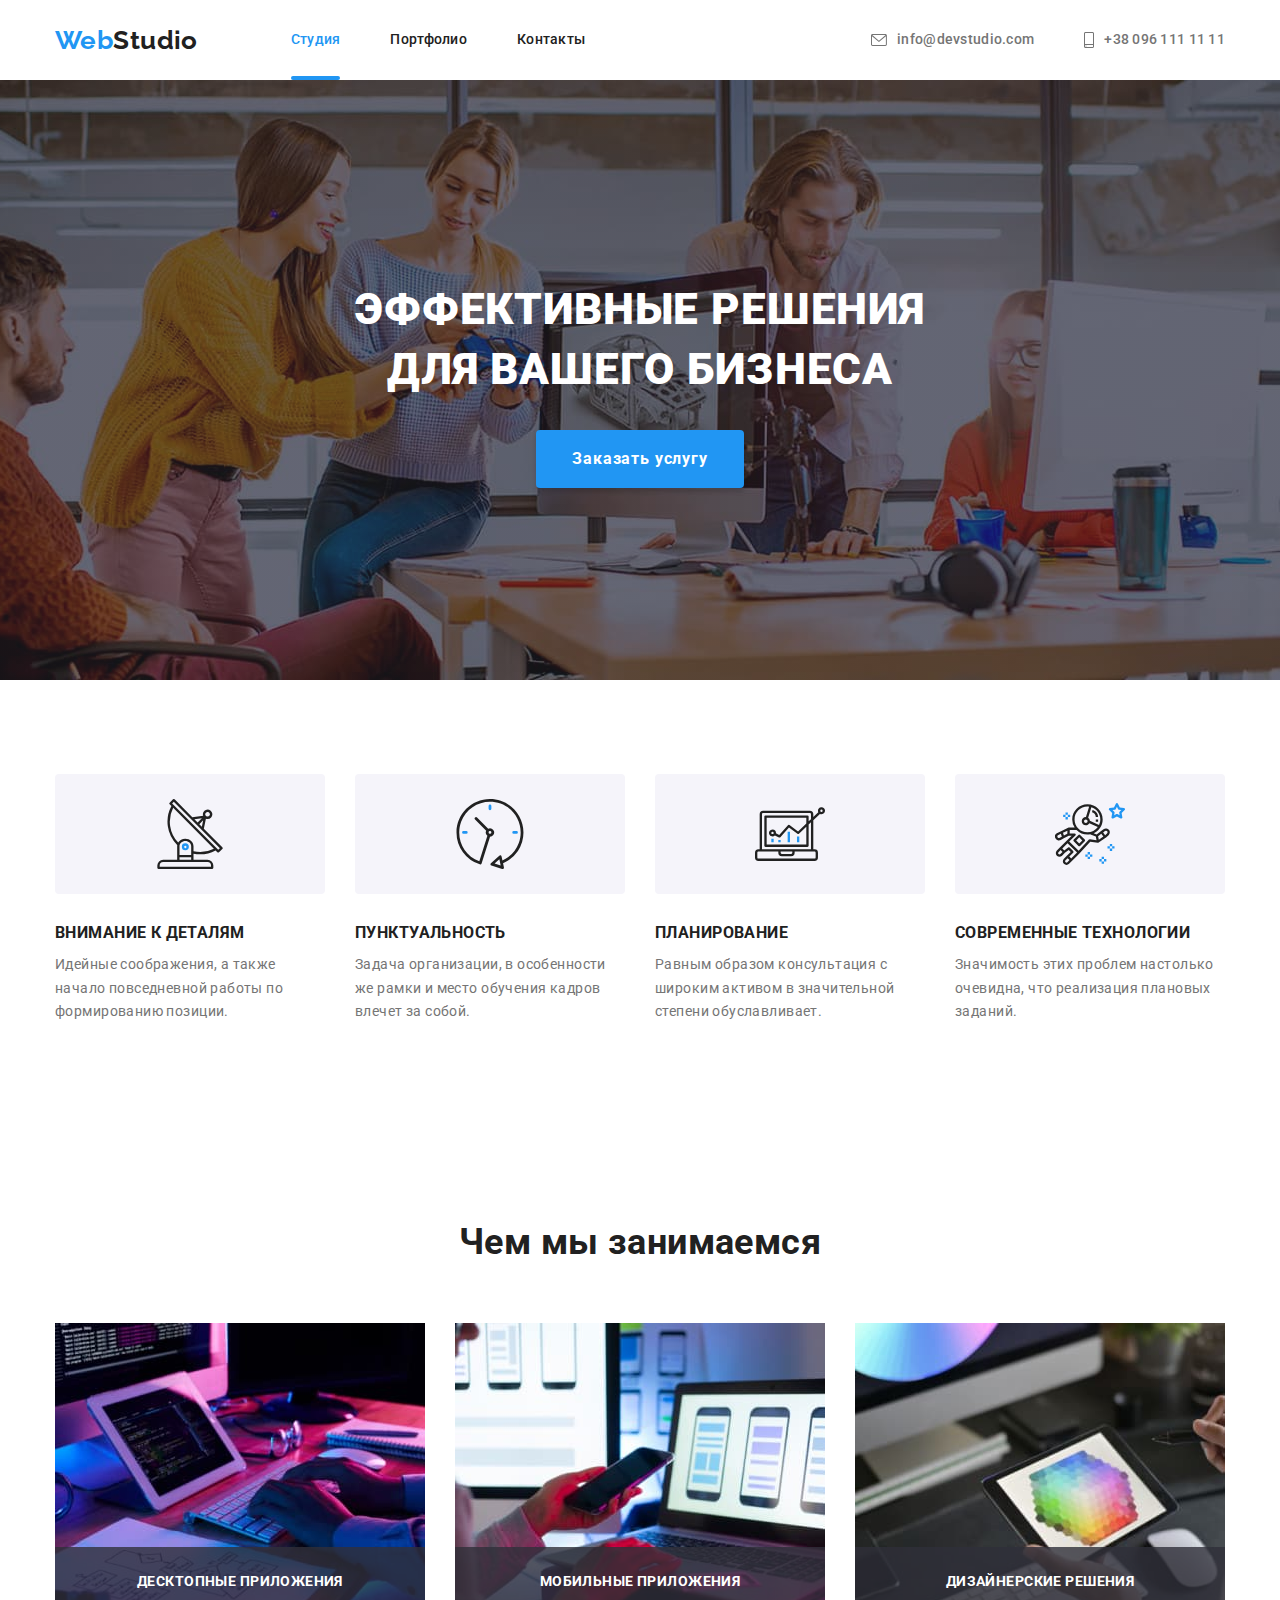
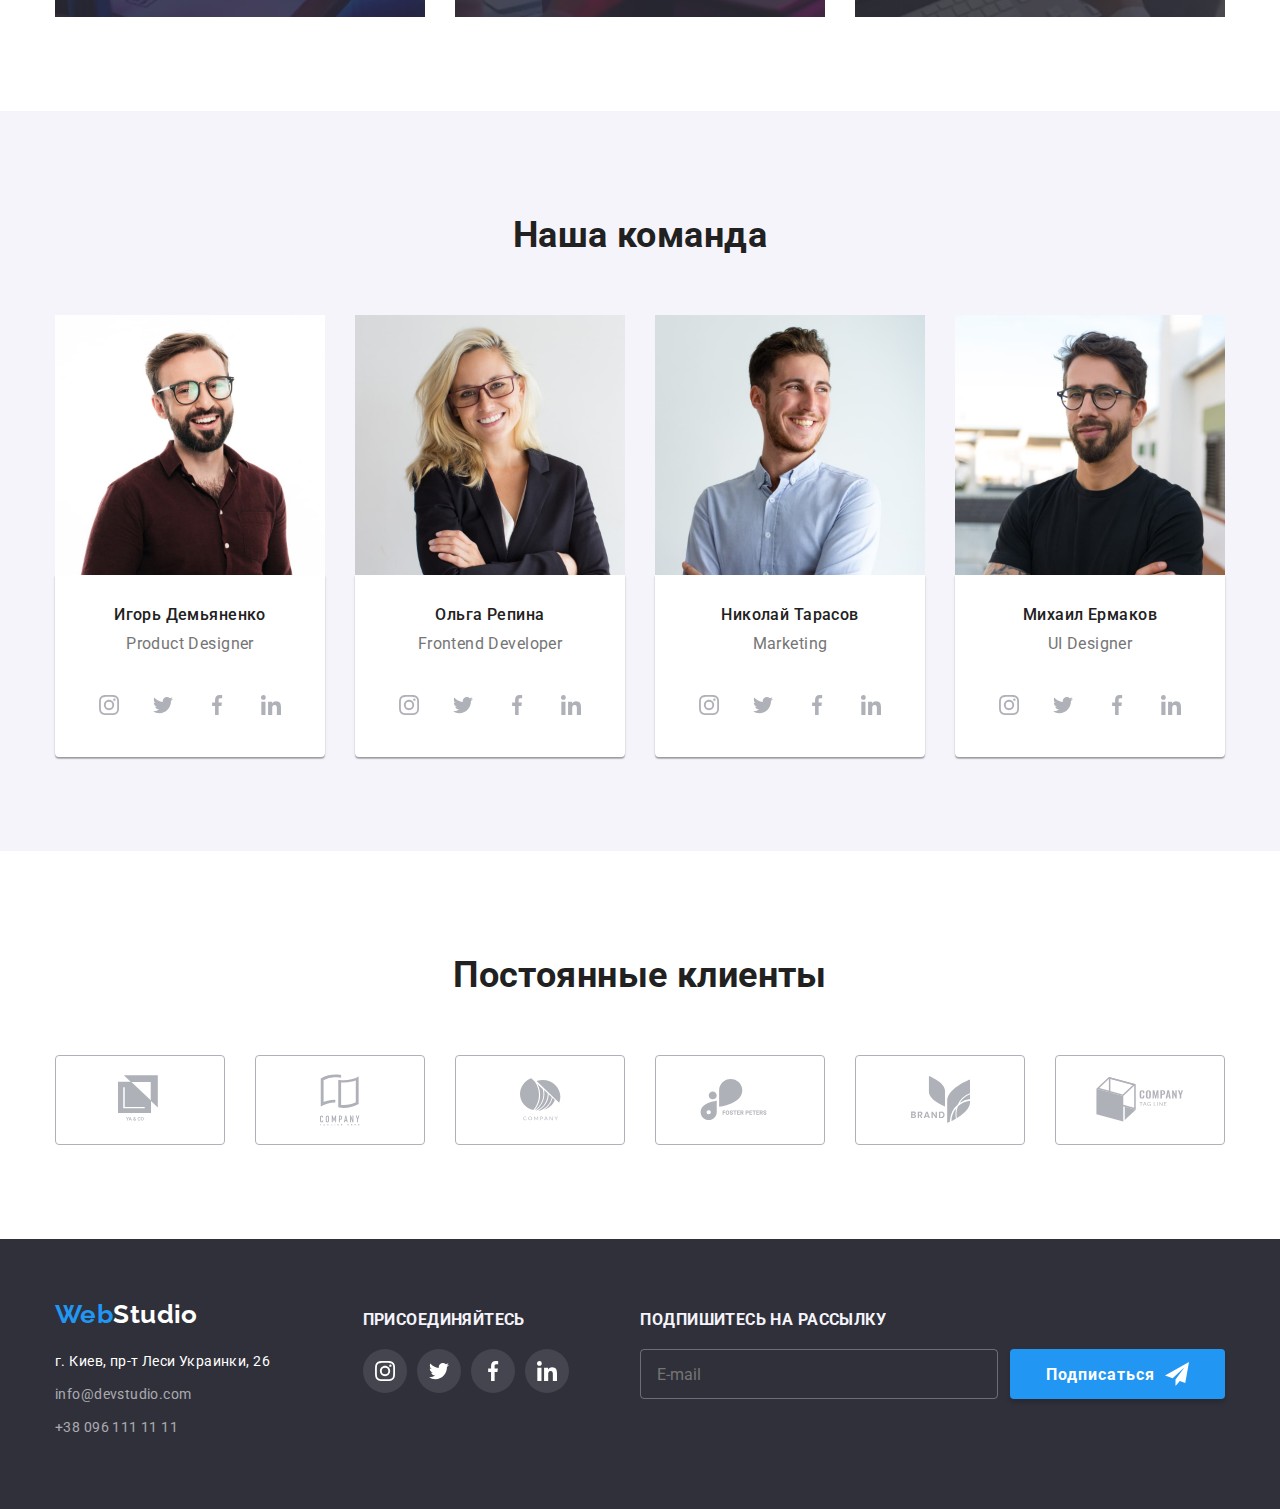
==== index.html @ 2ba402e7 "ДЗ 6" ====
<!DOCTYPE html>
<html lang="ru">
  <head>
    <meta charset="UTF-8" />
    <meta name="viewport" content="width=device-width, initial-scale=1.0" />
    <title>Студия WebStudio</title>
    <link rel="preconnect" href="https://fonts.gstatic.com" />
    <link
      href="https://fonts.googleapis.com/css2?family=Raleway:wght@700&family=Roboto:wght@400;500;700;900&display=swap"
      rel="stylesheet"
    />
    <link
      rel="stylesheet"
      href="https://cdnjs.cloudflare.com/ajax/libs/modern-normalize/1.0.0/modern-normalize.min.css"
    />
    <link rel="stylesheet" href="./css/styles.css" />
  </head>

  <body>
    <!--Шапка страницы-->
    <header class="header">
      <div class="container navigation">
        <nav class="site-nav">
          <a class="logo link" href="./index.html"
            ><span class="logo-path">Web</span>Studio</a
          >
          <ul class="list nav-pages">
            <li class="item">
              <a class="link current" href="./index.html">Студия</a>
            </li>
            <li class="item">
              <a class="link" href="./portfolio.html">Портфолио</a>
            </li>
            <li class="item">
              <a class="link" href="#">Контакты</a>
            </li>
          </ul>
        </nav>
        <ul class="list header-connection">
          <li class="item">
            <a class="connection link" href="mailto:info@devstudio.com">
              <svg class="icon email" width="16" height="12">
                <use href="./images/main/sprite-icons.svg#icon-envelope"></use>
              </svg>
              info@devstudio.com</a
            >
          </li>
          <li class="item">
            <a class="connection link" href="tel:+380961111111">
              <svg class="icon telephone" width="10" height="16">
                <use
                  href="./images/main/sprite-icons.svg#icon-smartphone"
                ></use>
              </svg>
              +38 096 111 11 11</a
            >
          </li>
        </ul>
      </div>
    </header>
    <!--/Шапка страницы-->

    <main>
      <!--Девиз-->
      <section class="slogan">
        <div class="container">
          <h1 class="slogan-title">Эффективные решения для вашего бизнеса</h1>
          <a class="button-primary link" data-modal-open href="#"
            >Заказать услугу</a
          >
        </div>
      </section>
      <div class="modal-backdrop is-hidden" data-modal>
        <div class="modal-window">
          <button type="button" class="modal-button" data-modal-close>
            <svg width="18" height="18">
              <use href="./images/main/sprite-icons.svg#icon-closebutton"></use>
            </svg>
          </button>
          <form class="form" autocomplete="off">
            <h3 class="form-title">Оставьте свои данные, мы вам перезвоним</h3>
            <div role="group" class="form-item">
              <label class="form-label">
                <span class="form-subtitle">Имя</span>
                <input type="text" name="user-name" class="form-field" autofocus />
                <svg class="form-icon icon">
                  <use
                    href="./images/main/sprite-icons.svg#icon-form-person"
                  ></use>
                </svg>
              </label>
            </div>
            <div role="group" class="form-item">
              <label class="form-label"
                ><span class="form-subtitle">Телефон</span>
                <input type="tel" name="user-telephone" class="form-field" />
                <svg class="form-icon icon">
                  <use
                    href="./images/main/sprite-icons.svg#icon-form-phone"
                  ></use>
                </svg>
              </label>
            </div>
            <div role="group" class="form-item">
              <label class="form-label"
                ><span class="form-subtitle">Почта</span
                ><input type="email" name="user-mail" class="form-field" />
                <svg class="form-icon icon">
                  <use
                    href="./images/main/sprite-icons.svg#icon-form-email"
                  ></use>
                </svg>
              </label>
            </div>
            <div role="group" class="form-item form-comment">
              <label class="form-label">
                <span class="form-subtitle">Комментарий</span
                ><textarea
                  name="comment"
                  placeholder="Введите текст"
                  class="comment-field"
                ></textarea>
              </label>
            </div>
            <div role="group" class="form-agreement">
              <label class="agreement"
                ><input
                  type="checkbox"
                  name="user-agreement"
                  class="agree-checkbox"
                />
                <span class="checkbox-icon"></span>
                <span>Соглашаюсь с рассылкой и принимаю <a href="#" class="agreement-link">Условия договора</a></label
              ></span>
            </div>
            <button
              type="submit"
              value="Отправить"
              class="button-primary form-button"
            >
              Отправить
            </button>
          </form>
        </div>
      </div>
      <!--/Девиз-->

      <!--Наши преимущества-->
      <section class="advantages section-padding">
        <div class="container">
          <h2 hidden class="title">Наши преимущества</h2>
          <ul class="advantages-catalog list">
            <li class="advantage-item">
              <div class="advantage-icon-background">
                <svg width="70" height="70">
                  <use href="./images/main/sprite-icons.svg#icon-antenna"></use>
                </svg>
              </div>

              <h3 class="advantages-title">Внимание к деталям</h3>
              <p class="advantages-text">
                Идейные соображения, а также начало повседневной работы по
                формированию позиции.
              </p>
            </li>
            <li class="advantage-item">
              <div class="advantage-icon-background">
                <svg width="70" height="70">
                  <use href="./images/main/sprite-icons.svg#icon-clock"></use>
                </svg>
              </div>
              <h3 class="advantages-title">Пунктуальность</h3>
              <p class="advantages-text">
                Задача организации, в особенности же рамки и место обучения
                кадров влечет за собой.
              </p>
            </li>
            <li class="advantage-item">
              <div class="advantage-icon-background">
                <svg width="70" height="70">
                  <use href="./images/main/sprite-icons.svg#icon-diagram"></use>
                </svg>
              </div>
              <h3 class="advantages-title">Планирование</h3>
              <p class="advantages-text">
                Равным образом консультация с широким активом в значительной
                степени обуславливает.
              </p>
            </li>
            <li class="advantage-item">
              <div class="advantage-icon-background">
                <svg width="70" height="70">
                  <use
                    href="./images/main/sprite-icons.svg#icon-astronaut"
                  ></use>
                </svg>
              </div>
              <h3 class="advantages-title">Современные технологии</h3>
              <p class="advantages-text">
                Значимость этих проблем настолько очевидна, что реализация
                плановых заданий.
              </p>
            </li>
          </ul>
        </div>
      </section>
      <!--/Наши преимущества-->

      <!--Наши услуги-->
      <section class="services section-padding">
        <div class="container">
          <h2 class="title">Чем мы занимаемся</h2>
          <ul class="list">
            <li class="our-service">
              <img
                class="service-foto"
                src="./images/main/coding.jpg"
                alt="Пишем код страницы"
                width="370"
                height="294"
              />
              <p class="service-description">Десктопные приложения</p>
            </li>
            <li class="our-service">
              <img
                class="service-foto"
                src="./images/main/adaptation.jpg"
                alt="Адаптируем под разные устройства"
                width="370"
                height="294"
              />
              <p class="service-description">Мобильные приложения</p>
            </li>
            <li class="our-service">
              <img
                class="service-foto"
                src="./images/main/design.jpg"
                alt="Создаем дизайн"
                width="370"
                height="294"
              />
              <p class="service-description">Дизайнерские решения</p>
            </li>
          </ul>
        </div>
      </section>
      <!--/Наши услуги-->

      <!--Наша команда-->
      <section class="team section-padding">
        <div class="container">
          <h2 class="title">Наша команда</h2>
          <ul class="list members-of-team">
            <li class="team-card">
              <img
                class="team-foto"
                src="./images/main/igor-d.jpg"
                alt="фото Игорь Демьяненко"
                width="270"
                height="260"
              />
              <div class="member-content">
                <h3 class="team-member">Игорь Демьяненко</h3>
                <p lang="en" class="team-specialization">Product Designer</p>
                <ul class="social-network-list list">
                  <li class="social-network">
                    <a href="#" class="social-link">
                      <svg class="icon social-icon" width="20" height="20">
                        <use
                          href="./images/main/sprite-icons.svg#icon-instagram"
                        ></use>
                      </svg>
                    </a>
                  </li>
                  <li class="social-network">
                    <a href="#" class="social-link">
                      <svg class="icon social-icon" width="20" height="20">
                        <use
                          href="./images/main/sprite-icons.svg#icon-twitter"
                        ></use>
                      </svg>
                    </a>
                  </li>
                  <li class="social-network">
                    <a href="#" class="social-link">
                      <svg class="icon social-icon" width="20" height="20">
                        <use
                          href="./images/main/sprite-icons.svg#icon-facebook"
                        ></use>
                      </svg>
                    </a>
                  </li>
                  <li class="social-network">
                    <a href="#" class="social-link">
                      <svg class="icon social-icon" width="20" height="20">
                        <use
                          href="./images/main/sprite-icons.svg#icon-linkedin"
                        ></use>
                      </svg>
                    </a>
                  </li>
                </ul>
              </div>
            </li>
            <li class="team-card">
              <img
                class="team-foto"
                src="./images/main/olga-r.jpg"
                alt="фото Ольга Репина"
                width="270"
                height="260"
              />
              <div class="member-content">
                <h3 class="team-member">Ольга Репина</h3>
                <p lang="en" class="team-specialization">Frontend Developer</p>
                <ul class="social-network-list list">
                  <li class="social-network">
                    <a href="#" class="social-link">
                      <svg class="icon social-icon" width="20" height="20">
                        <use
                          href="./images/main/sprite-icons.svg#icon-instagram"
                        ></use>
                      </svg>
                    </a>
                  </li>
                  <li class="social-network">
                    <a href="#" class="social-link">
                      <svg class="icon social-icon" width="20" height="20">
                        <use
                          href="./images/main/sprite-icons.svg#icon-twitter"
                        ></use>
                      </svg>
                    </a>
                  </li>
                  <li class="social-network">
                    <a href="#" class="social-link">
                      <svg class="icon social-icon" width="20" height="20">
                        <use
                          href="./images/main/sprite-icons.svg#icon-facebook"
                        ></use>
                      </svg>
                    </a>
                  </li>
                  <li class="social-network">
                    <a href="#" class="social-link">
                      <svg class="icon social-icon" width="20" height="20">
                        <use
                          href="./images/main/sprite-icons.svg#icon-linkedin"
                        ></use>
                      </svg>
                    </a>
                  </li>
                </ul>
              </div>
            </li>
            <li class="team-card">
              <img
                class="team-foto"
                src="./images/main/nicolay-t.jpg"
                alt="фото Николай Тарасов"
                width="270"
                height="260"
              />
              <div class="member-content">
                <h3 class="team-member">Николай Тарасов</h3>
                <p lang="en" class="team-specialization">Marketing</p>
                <ul class="social-network-list list">
                  <li class="social-network">
                    <a href="#" class="social-link">
                      <svg class="icon social-icon" width="20" height="20">
                        <use
                          href="./images/main/sprite-icons.svg#icon-instagram"
                        ></use>
                      </svg>
                    </a>
                  </li>
                  <li class="social-network">
                    <a href="#" class="social-link">
                      <svg class="icon social-icon" width="20" height="20">
                        <use
                          href="./images/main/sprite-icons.svg#icon-twitter"
                        ></use>
                      </svg>
                    </a>
                  </li>
                  <li class="social-network">
                    <a href="#" class="social-link">
                      <svg class="icon social-icon" width="20" height="20">
                        <use
                          href="./images/main/sprite-icons.svg#icon-facebook"
                        ></use>
                      </svg>
                    </a>
                  </li>
                  <li class="social-network">
                    <a href="#" class="social-link">
                      <svg class="icon social-icon" width="20" height="20">
                        <use
                          href="./images/main/sprite-icons.svg#icon-linkedin"
                        ></use>
                      </svg>
                    </a>
                  </li>
                </ul>
              </div>
            </li>
            <li class="team-card">
              <img
                class="team-foto"
                src="./images/main/michail-e.jpg"
                alt="фото Михаил Ермаков"
                width="270"
                height="260"
              />
              <div class="member-content">
                <h3 class="team-member">Михаил Ермаков</h3>
                <p lang="en" class="team-specialization">UI Designer</p>
                <ul class="social-network-list list">
                  <li class="social-network">
                    <a href="#" class="social-link">
                      <svg class="icon social-icon" width="20" height="20">
                        <use
                          href="./images/main/sprite-icons.svg#icon-instagram"
                        ></use>
                      </svg>
                    </a>
                  </li>
                  <li class="social-network">
                    <a href="#" class="social-link">
                      <svg class="icon social-icon" width="20" height="20">
                        <use
                          href="./images/main/sprite-icons.svg#icon-twitter"
                        ></use>
                      </svg>
                    </a>
                  </li>
                  <li class="social-network">
                    <a href="#" class="social-link">
                      <svg class="icon social-icon" width="20" height="20">
                        <use
                          href="./images/main/sprite-icons.svg#icon-facebook"
                        ></use>
                      </svg>
                    </a>
                  </li>
                  <li class="social-network">
                    <a href="#" class="social-link">
                      <svg class="icon social-icon" width="20" height="20">
                        <use
                          href="./images/main/sprite-icons.svg#icon-linkedin"
                        ></use>
                      </svg>
                    </a>
                  </li>
                </ul>
              </div>
            </li>
          </ul>
        </div>
      </section>
      <!--/Наша команда-->

      <!-- Наши клиенты -->
      <section class="clients section-padding">
        <div class="container">
          <h2 class="title">Постоянные клиенты</h2>
          <ul class="list regular-clients">
            <li class="client">
              <a href="#" class="link client-link">
                <svg class="icon" width="44" height="49">
                  <use href="./images/main/sprite-icons.svg#icon-yaco"></use>
                </svg>
              </a>
            </li>
            <li class="client">
              <a href="#" class="link client-link">
                <svg class="icon" width="40" height="52">
                  <use
                    href="./images/main/sprite-icons.svg#icon-taglinehere"
                  ></use>
                </svg>
              </a>
            </li>
            <li class="client">
              <a href="#" class="link client-link">
                <svg class="icon" width="41" height="43">
                  <use href="./images/main/sprite-icons.svg#icon-company"></use>
                </svg>
              </a>
            </li>
            <li class="client">
              <a href="#" class="link client-link">
                <svg class="icon" width="80" height="42">
                  <use
                    href="./images/main/sprite-icons.svg#icon-fosterpeters"
                  ></use>
                </svg>
              </a>
            </li>
            <li class="client">
              <a href="#" class="link client-link">
                <svg class="icon" width="59" height="47">
                  <use href="./images/main/sprite-icons.svg#icon-brand"></use>
                </svg>
              </a>
            </li>
            <li class="client">
              <a href="#" class="link client-link">
                <svg class="icon" width="88" height="45">
                  <use href="./images/main/sprite-icons.svg#icon-tagline"></use>
                </svg>
              </a>
            </li>
          </ul>
        </div>
      </section>
      <!-- Наши клиенты -->
    </main>

    <!--Подвал с контактами-->
    <footer class="footer">
      <div class="container">
        <div class="footer-links">
          <div class="footer-contacts">
            <a class="logo logo-inverse link" href="./index.html"
              ><span class="logo-path">Web</span>Studio</a
            >
            <address class="address">г. Киев, пр-т Леси Украинки, 26</address>
            <address class="footer-connection">
              <a class="connection link" href="mailto:info@devstudio.com"
                >info@devstudio.com</a
              >
            </address>
            <address class="footer-connection">
              <a class="connection link" href="tel:+380961111111"
                >+38 096 111 11 11</a
              >
            </address>
          </div>
          <div class="join">
            <h3 class="advantages-title title-inverse">присоединяйтесь</h3>
            <ul class="list social-network-list">
              <li class="social-network company-social-link">
                <a href="#" class="social-link">
                  <svg class="icon social-icon" width="20" height="20">
                    <use
                      href="./images/main/sprite-icons.svg#icon-instagram"
                    ></use>
                  </svg>
                </a>
              </li>
              <li class="social-network company-social-link">
                <a href="#" class="social-link">
                  <svg class="icon social-icon" width="20" height="20">
                    <use
                      href="./images/main/sprite-icons.svg#icon-twitter"
                    ></use>
                  </svg>
                </a>
              </li>
              <li class="social-network company-social-link">
                <a href="#" class="social-link">
                  <svg class="icon social-icon" width="20" height="20">
                    <use
                      href="./images/main/sprite-icons.svg#icon-facebook"
                    ></use>
                  </svg>
                </a>
              </li>
              <li class="social-network company-social-link">
                <a href="#" class="social-link">
                  <svg class="icon social-icon" width="20" height="20">
                    <use
                      href="./images/main/sprite-icons.svg#icon-linkedin"
                    ></use>
                  </svg>
                </a>
              </li>
            </ul>
          </div>
          <div class="subscribe">
            <h3 class="advantages-title title-inverse">
              Подпишитесь на рассылку
            </h3>
            <div class="footer-subscribe-form">
              <form class="subscribe-form">
                <input type="email" name="subscribe-email" placeholder="E-mail" class="email-form" />
                <button type="submit" class="button-primary subscribe-button">Подписаться
                  <svg class="icon send-icon" width="24" height="24">
                    <use href="./images/main/sprite-icons.svg#icon-send"></use>
                  </svg>
                </button>

              </form>
            </div>
          </div>
        </div>
      </div>
    </footer>
    <!--/Подвал с контактами-->

    <script src="./js/modal.js"></script>
  </body>
</html>
---- css/styles.css ----
/* === Общие === */
:root {
  /* Палитра */
  --color-grey: #757575;
  --color-black: #212121;
  --color-blue: #2196f3;
  --color-white: #ffffff;
  --color-very-transparent-grey: rgba(255, 255, 255, 0.1);
  --color-transparent-grey: rgba(255, 255, 255, 0.6);
  --color-light-black: #2f303a;
  --color-light-grey: #f5f4fa;
  --color-almost-white: #eeeeee;
  --color-second-almost-white: #ececec;
  --color-dark-grey: rgba(47, 48, 58, 0.4);
  --color-grey-two: #afb1b8;

  /* Переменные */
  --main-text-color: var(--color-grey);
  --title-text-color: var(--color-black);
  --accent-color: var(--color-blue);
  --main-white-color: var(--color-white);
  --footer-color: var(--color-transparent-grey);
  --background-color-footer: var(--color-light-black);
  --background-button-color: var(--color-light-grey);
  --card-border-color: var(--color-almost-white);
  --section-border-color: var(--color-second-almost-white);
  --background-gradient: var(--color-dark-grey);
  --icon-color: var(--color-grey-two);
  --icon-footer-background: var(--color-very-transparent-grey);

  --main-font-family: Roboto, sans-serif;
  --second-font-family: Raleway, sans-serif;

  --timing-function: cubic-bezier(0.4, 0, 0.2, 1);
  --animation-time: 250ms;
}

/* Общие стили */

* {
  margin: 0;
  padding: 0;
}

.icon {
  fill: currentColor;
}

body {
  color: var(--main-text-color);
  background-color: var(--main-white-color);
  font-family: var(--main-font-family);
  font-size: 14px;
  font-weight: 400;
  font-style: normal;
  letter-spacing: 0.03em;
}

.container {
  margin-left: auto;
  margin-right: auto;
  width: 1200px;
  padding-left: 15px;
  padding-right: 15px;
}

.section-padding {
  padding-top: 94px;
  padding-bottom: 94px;
}

.list {
  list-style: none;
}

.link {
  text-decoration: none;
}

.title {
  margin-bottom: 50px;
  color: var(--title-text-color);
  font-weight: 700;
  font-size: 36px;
  line-height: 1.67;
  text-align: center;
}

/* === /Общие === */

/*=== Шапка страницы ===*/

.logo {
  display: inline-block;
  margin-right: 93px;

  color: var(--title-text-color);
  font-family: var(--second-font-family);
  font-weight: 700;
  font-size: 26px;
  line-height: 1.19;
}

.logo-path {
  color: var(--accent-color);
}

.list .link {
  transition: color var(--animation-time) var(--timing-function);

  color: var(--title-text-color);
  font-weight: 500;
  line-height: 1.14;
  letter-spacing: 0.02em;
}

.list .link:hover,
.list .link:focus,
.list .link.current {
  color: var(--accent-color);
}

.current {
  position: relative;
}

.current::after {
  display: block;
  position: absolute;
  left: 0;
  bottom: 0%;
  content: "";
  width: 100%;
  height: 4px;
  background-color: var(--accent-color);
  border-radius: 2px;
}

.connection {
  color: var(--footer-color);
  font-style: normal;
  line-height: 1.71;
}

.navigation {
  display: flex;
}

.site-nav {
  display: flex;
  align-items: center;
}

.nav-pages {
  display: flex;
}

.nav-pages .item:not(:last-child) {
  margin-right: 50px;
}

.nav-pages .link {
  display: block;
  padding-top: 32px;
  padding-bottom: 32px;
}

.header-connection {
  display: flex;
  align-items: center;
  margin-left: auto;
}

.header-connection .link {
  display: flex;
  align-items: center;
}

.header-connection .item:not(:last-child) {
  margin-right: 50px;
}

.header-connection .connection {
  color: var(--main-text-color);
}

.email {
  margin-right: 10px;
}

.telephone {
  margin-right: 10px;
}

/*=== /Шапка страницы ===*/

/*===Девиз===*/

.slogan {
  height: 600px;
  margin-left: auto;
  margin-right: auto;
  background-color: var(--background-color-footer);
  background-image: linear-gradient(
      to right,
      var(--background-gradient),
      var(--background-gradient)
    ),
    url("../images/main/banner.jpg");
  background-repeat: no-repeat;
  background-size: cover;
  background-position: center;

  text-align: center;
  letter-spacing: 0.06em;
}

.slogan .container {
  padding-top: 200px;
  padding-bottom: 200px;
}

.slogan-title {
  width: 600px;
  margin-left: auto;
  margin-right: auto;
  margin-bottom: 30px;

  color: var(--main-white-color);
  font-weight: 900;
  font-size: 44px;
  line-height: 1.36;
  text-transform: uppercase;
}

.button-primary {
  display: inline-block;
  border: 4px solid transparent;
  box-shadow: 0px 4px 4px rgba(0, 0, 0, 0.15);
  border-radius: 4px;
  min-width: 200px;
  padding: 10px 32px;

  color: var(--main-white-color);
  background-color: var(--accent-color);
  font-weight: 700;
  font-size: 16px;
  line-height: 1.87;
}

.modal-backdrop {
  position: fixed;
  width: 100%;
  height: 100%;
  z-index: 2;

  top: 0;
  right: 0;
  background-color: rgba(0, 0, 0, 0.2);
  opacity: 1;
  transition: opacity var(--animation-time) var(--timing-function);
}

.modal-window {
  position: absolute;
  top: 50%;
  left: 50%;
  transform: scale(1) translate(-50%, -50%);
  transition: transform var(--animation-time) var(--timing-function);

  width: 528px;
  height: 581px;
  background-color: var(--main-white-color);
  box-shadow: 0px 1px 3px rgba(0, 0, 0, 0.12), 0px 1px 1px rgba(0, 0, 0, 0.14),
    0px 2px 1px rgba(0, 0, 0, 0.2);
  border-radius: 4px;
}

.modal-button {
  position: absolute;
  display: flex;
  align-items: center;
  justify-content: center;
  top: 8px;
  right: 8px;
  width: 30px;
  height: 30px;
  border-radius: 50%;
  background: var(--main-white-color);
  border: 1px solid rgba(0, 0, 0, 0.1);

  transition: fill var(--animation-time) var(--timing-function);
}

.modal-button:hover,
.modal-button:focus {
  fill: var(--accent-color);
  cursor: pointer;
}

.is-hidden {
  visibility: hidden;
  opacity: 0;
  pointer-events: none;
}

.modal-backdrop.is-hidden .modal-window {
  transform: translate(-50%, -50%) scale(0.9);
}

.form {
  width: 528px;
  padding: 40px;
}

.form-item {
  display: flex;
  flex-direction: column;
  position: relative;
}

.form-title {
  margin-bottom: 12px;
  font-weight: 700;
  font-size: 20px;
  line-height: 1.15;
  text-align: center;
  color: var(--title-text-color);
}

.form-field {
  padding-left: 42px;
  height: 40px;
  border: 1px solid rgba(33, 33, 33, 0.2);
  border-radius: 4px;
  color: var(--title-text-color);

  transition: border var(--animation-time) var(--timing-function);
}

.form-field:focus,
.comment-field:focus {
  outline: none;
  border: 1px solid var(--accent-color);
  cursor: pointer;
}

.form-field:focus + .form-icon {
  fill: var(--accent-color);
  cursor: pointer;
}

.form-item:not(.form-comment) {
  margin-bottom: 10px;
}

.form-subtitle {
  margin-bottom: 4px;
  color: var(--main-text-color);
}

.form-item.form-comment {
  margin-bottom: 20px;
}

.form-label {
  display: flex;
  flex-direction: column;
  font-size: 12px;
  line-height: 1.16;
  letter-spacing: 0.01em;
}

.form-icon {
  position: absolute;
  top: 50%;
  left: 12px;
  width: 18px;
  height: 18px;
  margin-right: 12px;
  fill: var(--title-text-color);
  transition: fill var(--animation-time) var(--timing-function);
}

.comment-field {
  resize: none;
  min-height: 120px;
  padding: 12px 16px;
  border: 1px solid rgba(33, 33, 33, 0.2);
  border-radius: 4px;

  transition: border var(--animation-time) var(--timing-function);
}

.comment-field::placeholder {
  font-size: 12px;
  line-height: 1.16;
  letter-spacing: 0.01em;
  color: rgba(117, 117, 117, 0.5);
}

.form-agreement {
  margin-bottom: 30px;
}

.agreement {
  display: flex;
  align-items: center;
  line-height: 1.71;
}

.agreement-link {
  display: inline-block;
  color: var(--accent-color);
}

.agree-checkbox {
  -webkit-appearance: none;
  -moz-appearance: none;
  appearance: none;
  position: absolute;
}

.checkbox-icon {
  display: block;
  width: 16px;
  height: 15px;
  margin-left: 12px;
  margin-right: 7px;
  border: 2px solid var(--title-text-color);
  border-radius: 2px;
  transition: border-color var(--animation-time) var(--timing-function),
    background-color var(--animation-time) var(--timing-function);
}

.agree-checkbox:focus + .checkbox-icon {
  border-color: var(--accent-color);
}

.agree-checkbox:checked + .checkbox-icon {
  background-image: url(../images/main/icon-check.svg);
  background-repeat: no-repeat;
  background-size: contain;
  background-position: center;
  background-origin: border-box;
  background-color: var(--accent-color);
  border-color: var(--accent-color);
}

.form-button {
  margin-left: 124px;
  margin-right: 124px;
  letter-spacing: 0.06em;
  box-shadow: 0px 4px 4px rgba(0, 0, 0, 0.15);
  border-radius: 4px;
  cursor: pointer;
}
/*===/Девиз===*/

/*=== Наши преимущества ===*/

.advantages {
  color: var(--main-text-color);
}

.advantages-catalog {
  display: flex;
}

.advantage-item {
  width: 270px;
}

.advantage-icon-background {
  display: flex;
  align-items: center;
  justify-content: center;
  margin-bottom: 30px;

  height: 120px;
  background-color: var(--background-button-color);
  border-radius: 4px;
}

.advantages-catalog .advantage-item:not(:last-child) {
  margin-right: 30px;
}

.advantages-title {
  margin-bottom: 10px;

  color: var(--title-text-color);
  font-weight: 700;
  line-height: 1.14;
  text-transform: uppercase;
}

.advantages-text {
  line-height: 1.71;
  text-align: left;
}

/*=== /Наши преимущества ===*/

/*=== Наши услуги ===*/

.services {
  z-index: 1;
}

.services .list {
  display: flex;
}

.services .our-service:not(:last-child) {
  margin-right: 30px;
}

.our-service {
  display: block;
  position: relative;
}

.service-foto {
  display: block;
}

.service-description {
  position: absolute;
  width: 100%;
  left: 0;
  bottom: 0;

  padding-top: 27px;
  padding-bottom: 27px;

  font-weight: 700;
  line-height: 1.14;
  text-align: center;
  text-transform: uppercase;

  color: var(--main-white-color);
  background-color: rgba(47, 48, 58, 0.8);
}

/*=== /Наши услуги ===*/

/*=== Наша команда ===*/

.team {
  background-color: var(--color-light-grey);
}
.members-of-team {
  display: flex;
}

.members-of-team .team-card:not(:last-child) {
  margin-right: 30px;
}

.team-card {
  background-color: var(--main-white-color);
}

.team-foto {
  display: block;
}

.member-content {
  padding-top: 30px;
  padding-bottom: 30px;

  box-shadow: 0px 1px 3px rgba(0, 0, 0, 0.12), 0px 1px 1px rgba(0, 0, 0, 0.14),
    0px 2px 1px rgba(0, 0, 0, 0.2);
  border-radius: 0px 0px 4px 4px;
}

.team-member {
  margin-bottom: 10px;
  color: var(--title-text-color);
  font-weight: 500;
  font-size: 16px;
  line-height: 1.19;
  text-align: center;
}

.team-specialization {
  margin-bottom: 30px;
  color: var(--main-text-color);
  font-weight: 400;
  font-size: 16px;
  line-height: 1.19;
  text-align: center;
}

.social-network-list {
  display: flex;
  justify-content: center;
}

.social-link {
  display: block;
  width: 44px;
  height: 44px;

  transition: color var(--animation-time) var(--timing-function),
    background-color var(--animation-time) var(--timing-function);

  border-radius: 50%;
  padding: 12px;
  color: var(--icon-color);
  background-color: var(--main-white-color);
}

.social-link:hover,
.social-link:focus {
  background-color: var(--accent-color);
  color: var(--main-white-color);
}

.social-network-list .social-network:not(:last-child) {
  margin-right: 10px;
}

/*=== /Наша команда ===*/

/*=== Наши клиенты ===*/

.regular-clients {
  display: flex;
}

.regular-clients .client:not(:last-child) {
  margin-right: 30px;
}

.client .client-link {
  display: block;
  display: flex;
  align-items: center;
  justify-content: center;
  width: 170px;
  height: 90px;
  color: var(--icon-color);

  border: 1px solid currentColor;
  border-radius: 4px;

  transition: color var(--animation-time) var(--timing-function);
}

.client-link:hover,
.client-link:focus {
  color: var(--accent-color);
}

/*=== /Наши клиенты ===*/

/*=== Подвал с контактами ===*/
.footer {
  background-color: var(--background-color-footer);
}

.footer .container {
  padding-top: 60px;
  padding-bottom: 60px;
}

.footer-links {
  display: flex;
  justify-content: space-between;
}

.logo.logo-inverse {
  display: inline-block;
  margin-bottom: 20px;
  color: var(--main-white-color);
}

.address {
  margin-bottom: 9px;
  color: var(--main-white-color);
  font-style: normal;
  line-height: 1.71;
}

.footer-connection {
  margin-bottom: 9px;
}

.join,
.subscribe {
  margin-top: 12px;
}

.company-social-link .social-link {
  background-color: var(--icon-footer-background);
  transition: background-color var(--animation-time) var(--timing-function);
}

.company-social-link .social-link:hover,
.company-social-link .social-link:focus {
  background-color: var(--accent-color);
}

.company-social-link .social-icon {
  fill: var(--main-white-color);
}

.title-inverse {
  margin-bottom: 20px;
  color: var(--background-button-color);
}

.subscribe-form {
  display: flex;
}

.email-form {
  width: 358px;
  height: 50px;
  padding-top: 15px;
  padding-bottom: 15px;
  padding-left: 16px;
  margin-right: 12px;

  font-size: 16px;
  line-height: 1.25;

  color: var(--footer-color);
  background-color: transparent;

  border: 1px solid rgba(255, 255, 255, 0.3);
  border-radius: 4px;
}

.subscribe-button {
  display: flex;
  align-items: center;
  height: 50px;
  box-shadow: 0px 4px 4px rgba(0, 0, 0, 0.15);
  border-radius: 4px;
  letter-spacing: 0.06em;
}

.send-icon {
  margin-left: 10px;
}

/*=== /Подвал с контактами ===*/

/*=== ПОРТФОЛИО === */
.portfolio {
  border-top: 1px solid var(--section-border-color);
}

/*=== Фильтр ===*/
.portfolio-buttons {
  display: flex;
  justify-content: center;
  margin-bottom: 50px;
}

.portfolio-buttons .pf-button:not(:last-child) {
  margin-right: 8px;
}

.filter-button {
  padding-top: 6px;
  padding-bottom: 6px;
  padding-left: 22px;
  padding-right: 22px;

  color: var(--title-text-color);
  background-color: var(--background-button-color);
  border: none;
  border-radius: 4px;

  font-family: Roboto;
  font-weight: 500;
  font-size: 16px;
  line-height: 1.62;
  text-align: center;

  transition: color var(--animation-time) var(--timing-function),
    background-color var(--animation-time) var(--timing-function),
    box-shadow var(--animation-time) var(--timing-function);
}

.filter-button:hover,
.filter-button:focus {
  outline: none;
  color: var(--main-white-color);
  background-color: var(--accent-color);
  box-shadow: 0px 3px 1px rgba(0, 0, 0, 0.1), 0px 1px 2px rgba(0, 0, 0, 0.08),
    0px 2px 2px rgba(0, 0, 0, 0.12);
}

/*=== /Фильтр ===*/

/*=== Проекты ===*/
.projects {
  display: flex;
  flex-wrap: wrap;
}

.projects .project-card {
  margin-right: 30px;
}

.projects .project-card:nth-child(3n) {
  margin-right: 0;
}

.project-card {
  position: relative;
  margin-bottom: 30px;

  transition: box-shadow var(--animation-time) var(--timing-function);
}

.project-card:hover,
.project-card:focus {
  box-shadow: 0px 1px 1px rgba(0, 0, 0, 0.12), 0px 4px 4px rgba(0, 0, 0, 0.06),
    1px 4px 6px rgba(0, 0, 0, 0.16);
}

.project-foto {
  position: relative;
  overflow: hidden;
}

.project-description {
  position: absolute;
  width: 100%;
  height: 100%;
  top: 0;
  left: 0;

  padding: 63px 24px;

  font-size: 18px;
  line-height: 1.56;
  color: var(--main-white-color);
}

.project-overlay {
  position: absolute;

  bottom: -100%;
  width: 100%;
  height: 100%;
  background-color: rgba(33, 150, 243, 0.9);

  transform: translateY(100%);

  transition: transform var(--animation-time) var(--timing-function);
}

.project-card:hover .project-overlay,
.project-card:focus .project-overlay {
  transform: translateY(-100%);
}

.card-content {
  padding-top: 20px;
  padding-bottom: 20px;
  padding-left: 24px;
  padding-right: 24px;

  font-weight: 400;
  font-size: 16px;
  line-height: 1.87;
  color: var(--main-text-color);

  border: 1px solid var(--card-border-color);
  border-top: none;
}

.project-title {
  margin-bottom: 4px;

  color: var(--title-text-color);
  font-weight: 700;
  font-size: 18px;
  line-height: 2;
  letter-spacing: 0.06em;
}

/*=== /Проекты ===*/
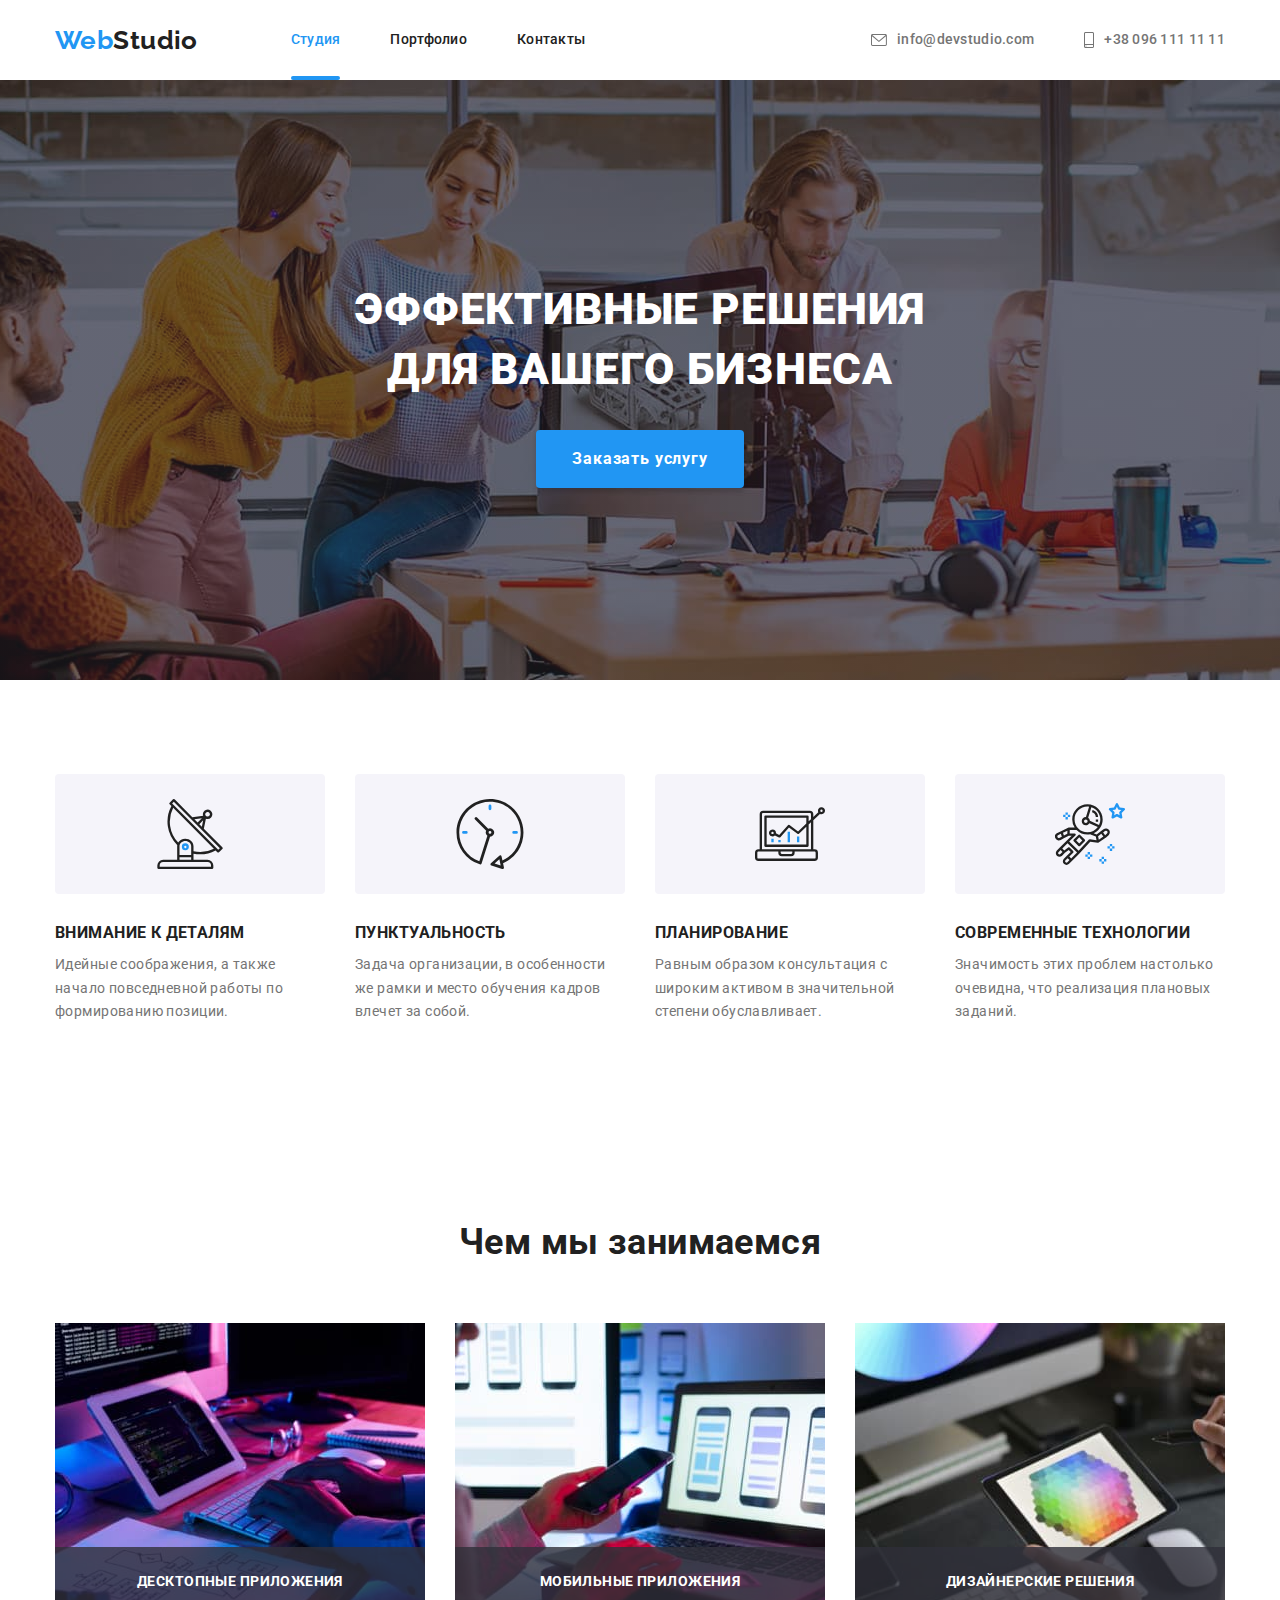
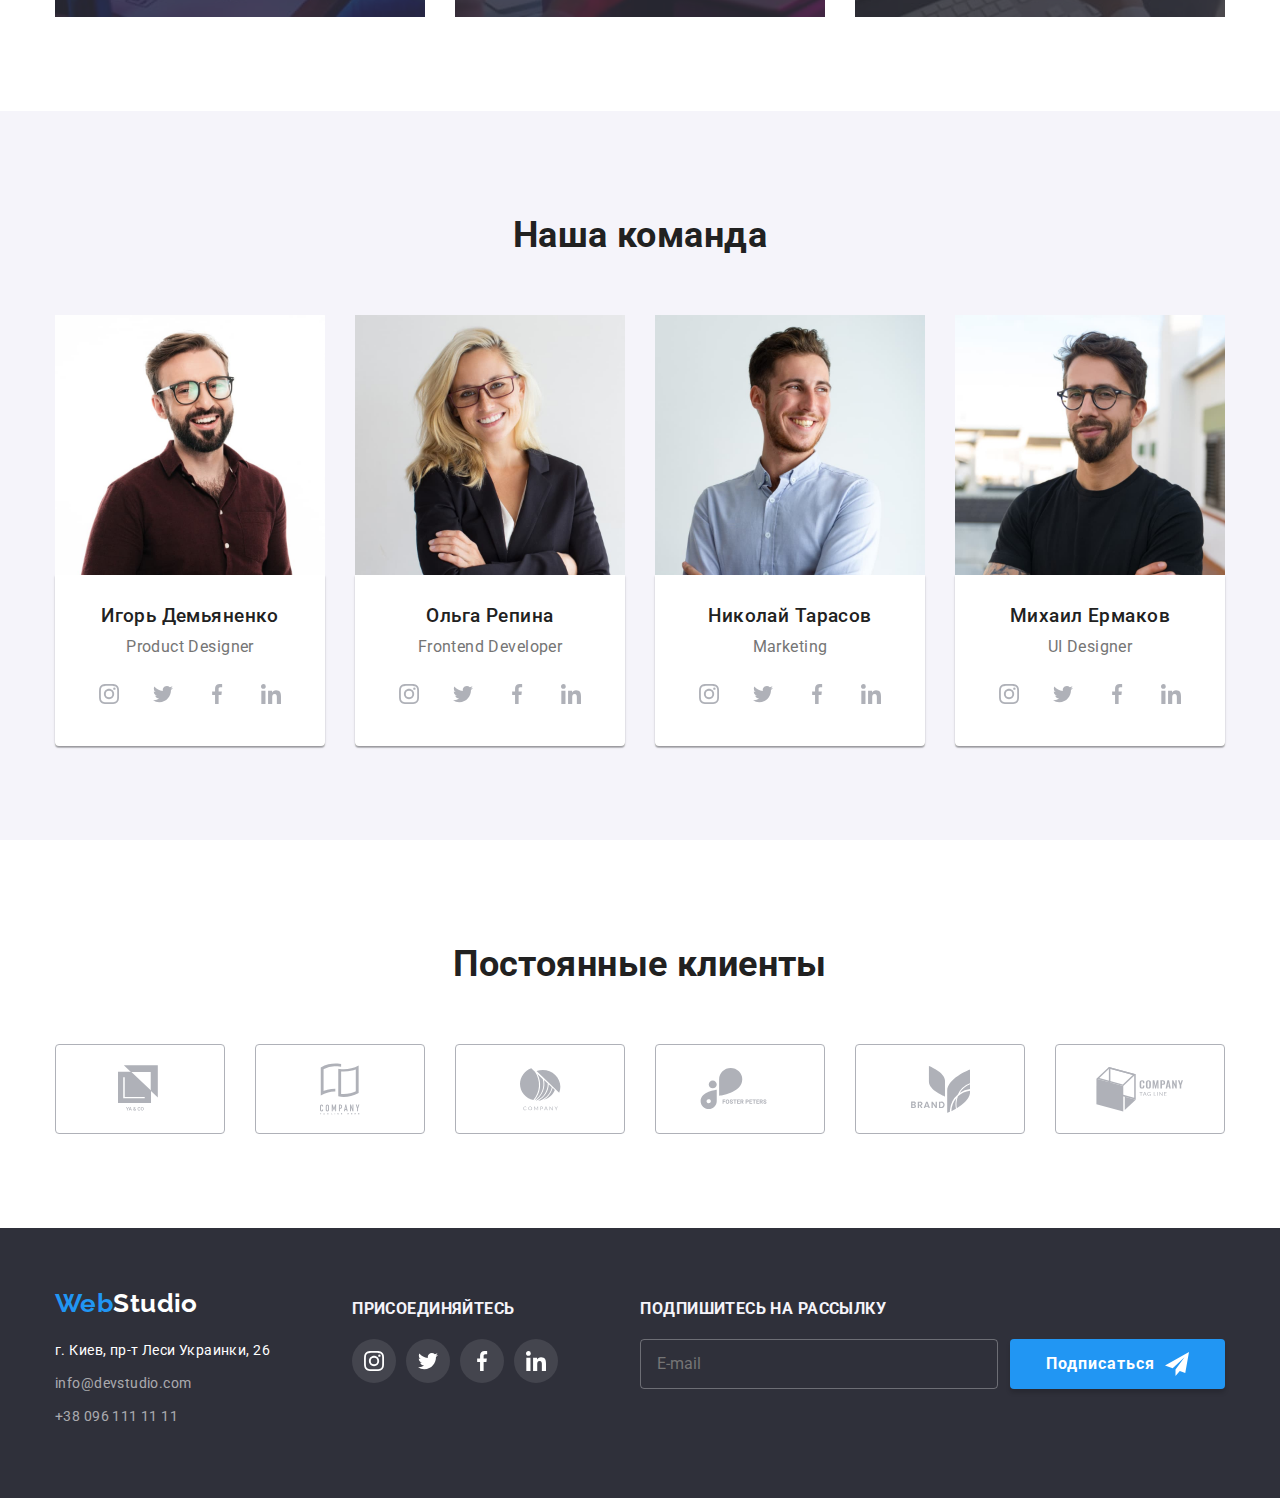
==== commit 8dffb8a3: "sass 2 версия" ====
--- a/index.html
+++ b/index.html
@@ -13,7 +13,8 @@
       rel="stylesheet"
       href="https://cdnjs.cloudflare.com/ajax/libs/modern-normalize/1.0.0/modern-normalize.min.css"
     />
-    <link rel="stylesheet" href="./css/styles.css" />
+    <!-- <link rel="stylesheet" href="./css/styles.css" /> -->
+    <link rel="stylesheet" href="./css/main.min.css" />
   </head>
 
   <body>
@@ -82,7 +83,13 @@
             <div role="group" class="form-item">
               <label class="form-label">
                 <span class="form-subtitle">Имя</span>
-                <input type="text" name="user-name" class="form-field" autofocus />
+                <input
+                  type="text"
+                  name="user-name"
+                  class="form-field form-accent"
+                  autofocus
+                  required
+                />
                 <svg class="form-icon icon">
                   <use
                     href="./images/main/sprite-icons.svg#icon-form-person"
@@ -93,7 +100,12 @@
             <div role="group" class="form-item">
               <label class="form-label"
                 ><span class="form-subtitle">Телефон</span>
-                <input type="tel" name="user-telephone" class="form-field" />
+                <input
+                  type="tel"
+                  name="user-telephone"
+                  class="form-field form-accent"
+                  required
+                />
                 <svg class="form-icon icon">
                   <use
                     href="./images/main/sprite-icons.svg#icon-form-phone"
@@ -104,7 +116,12 @@
             <div role="group" class="form-item">
               <label class="form-label"
                 ><span class="form-subtitle">Почта</span
-                ><input type="email" name="user-mail" class="form-field" />
+                ><input
+                  type="email"
+                  name="user-mail"
+                  class="form-field form-accent"
+                  required
+                />
                 <svg class="form-icon icon">
                   <use
                     href="./images/main/sprite-icons.svg#icon-form-email"
@@ -118,7 +135,7 @@
                 ><textarea
                   name="comment"
                   placeholder="Введите текст"
-                  class="comment-field"
+                  class="comment-field form-accent"
                 ></textarea>
               </label>
             </div>
@@ -128,16 +145,16 @@
                   type="checkbox"
                   name="user-agreement"
                   class="agree-checkbox"
+                  required
                 />
                 <span class="checkbox-icon"></span>
-                <span>Соглашаюсь с рассылкой и принимаю <a href="#" class="agreement-link">Условия договора</a></label
-              ></span>
+                <span
+                  >Соглашаюсь с рассылкой и принимаю
+                  <a href="#" class="agreement-link">Условия договора</a></span
+                >
+              </label>
             </div>
-            <button
-              type="submit"
-              value="Отправить"
-              class="button-primary form-button"
-            >
+            <button type="submit" value="Отправить" class="button-primary">
               Отправить
             </button>
           </form>
@@ -264,7 +281,11 @@
                 <p lang="en" class="team-specialization">Product Designer</p>
                 <ul class="social-network-list list">
                   <li class="social-network">
-                    <a href="#" class="social-link">
+                    <a
+                      href="#"
+                      class="social-link"
+                      aria-label="иконка Инстаграм"
+                    >
                       <svg class="icon social-icon" width="20" height="20">
                         <use
                           href="./images/main/sprite-icons.svg#icon-instagram"
@@ -273,7 +294,7 @@
                     </a>
                   </li>
                   <li class="social-network">
-                    <a href="#" class="social-link">
+                    <a href="#" class="social-link" aria-label="иконка Твиттер">
                       <svg class="icon social-icon" width="20" height="20">
                         <use
                           href="./images/main/sprite-icons.svg#icon-twitter"
@@ -282,7 +303,7 @@
                     </a>
                   </li>
                   <li class="social-network">
-                    <a href="#" class="social-link">
+                    <a href="#" class="social-link" aria-label="иконка Фейсбук">
                       <svg class="icon social-icon" width="20" height="20">
                         <use
                           href="./images/main/sprite-icons.svg#icon-facebook"
@@ -291,7 +312,11 @@
                     </a>
                   </li>
                   <li class="social-network">
-                    <a href="#" class="social-link">
+                    <a
+                      href="#"
+                      class="social-link"
+                      aria-label="иконка ЛинкедИн"
+                    >
                       <svg class="icon social-icon" width="20" height="20">
                         <use
                           href="./images/main/sprite-icons.svg#icon-linkedin"
@@ -315,7 +340,11 @@
                 <p lang="en" class="team-specialization">Frontend Developer</p>
                 <ul class="social-network-list list">
                   <li class="social-network">
-                    <a href="#" class="social-link">
+                    <a
+                      href="#"
+                      class="social-link"
+                      aria-label="иконка Инстаграм"
+                    >
                       <svg class="icon social-icon" width="20" height="20">
                         <use
                           href="./images/main/sprite-icons.svg#icon-instagram"
@@ -324,7 +353,7 @@
                     </a>
                   </li>
                   <li class="social-network">
-                    <a href="#" class="social-link">
+                    <a href="#" class="social-link" aria-label="иконка Твиттер">
                       <svg class="icon social-icon" width="20" height="20">
                         <use
                           href="./images/main/sprite-icons.svg#icon-twitter"
@@ -333,7 +362,7 @@
                     </a>
                   </li>
                   <li class="social-network">
-                    <a href="#" class="social-link">
+                    <a href="#" class="social-link" aria-label="иконка Фейсбук">
                       <svg class="icon social-icon" width="20" height="20">
                         <use
                           href="./images/main/sprite-icons.svg#icon-facebook"
@@ -342,7 +371,11 @@
                     </a>
                   </li>
                   <li class="social-network">
-                    <a href="#" class="social-link">
+                    <a
+                      href="#"
+                      class="social-link"
+                      aria-label="иконка ЛинкедИн"
+                    >
                       <svg class="icon social-icon" width="20" height="20">
                         <use
                           href="./images/main/sprite-icons.svg#icon-linkedin"
@@ -366,7 +399,11 @@
                 <p lang="en" class="team-specialization">Marketing</p>
                 <ul class="social-network-list list">
                   <li class="social-network">
-                    <a href="#" class="social-link">
+                    <a
+                      href="#"
+                      class="social-link"
+                      aria-label="иконка Инстаграм"
+                    >
                       <svg class="icon social-icon" width="20" height="20">
                         <use
                           href="./images/main/sprite-icons.svg#icon-instagram"
@@ -375,7 +412,7 @@
                     </a>
                   </li>
                   <li class="social-network">
-                    <a href="#" class="social-link">
+                    <a href="#" class="social-link" aria-label="иконка Твиттер">
                       <svg class="icon social-icon" width="20" height="20">
                         <use
                           href="./images/main/sprite-icons.svg#icon-twitter"
@@ -384,7 +421,7 @@
                     </a>
                   </li>
                   <li class="social-network">
-                    <a href="#" class="social-link">
+                    <a href="#" class="social-link" aria-label="иконка Фейсбук">
                       <svg class="icon social-icon" width="20" height="20">
                         <use
                           href="./images/main/sprite-icons.svg#icon-facebook"
@@ -393,7 +430,11 @@
                     </a>
                   </li>
                   <li class="social-network">
-                    <a href="#" class="social-link">
+                    <a
+                      href="#"
+                      class="social-link"
+                      aria-label="иконка ЛинкедИн"
+                    >
                       <svg class="icon social-icon" width="20" height="20">
                         <use
                           href="./images/main/sprite-icons.svg#icon-linkedin"
@@ -417,7 +458,11 @@
                 <p lang="en" class="team-specialization">UI Designer</p>
                 <ul class="social-network-list list">
                   <li class="social-network">
-                    <a href="#" class="social-link">
+                    <a
+                      href="#"
+                      class="social-link"
+                      aria-label="иконка Инстаграм"
+                    >
                       <svg class="icon social-icon" width="20" height="20">
                         <use
                           href="./images/main/sprite-icons.svg#icon-instagram"
@@ -426,7 +471,7 @@
                     </a>
                   </li>
                   <li class="social-network">
-                    <a href="#" class="social-link">
+                    <a href="#" class="social-link" aria-label="иконка Твиттер">
                       <svg class="icon social-icon" width="20" height="20">
                         <use
                           href="./images/main/sprite-icons.svg#icon-twitter"
@@ -435,7 +480,7 @@
                     </a>
                   </li>
                   <li class="social-network">
-                    <a href="#" class="social-link">
+                    <a href="#" class="social-link" aria-label="иконка Фейсбук">
                       <svg class="icon social-icon" width="20" height="20">
                         <use
                           href="./images/main/sprite-icons.svg#icon-facebook"
@@ -444,7 +489,11 @@
                     </a>
                   </li>
                   <li class="social-network">
-                    <a href="#" class="social-link">
+                    <a
+                      href="#"
+                      class="social-link"
+                      aria-label="иконка ЛинкедИн"
+                    >
                       <svg class="icon social-icon" width="20" height="20">
                         <use
                           href="./images/main/sprite-icons.svg#icon-linkedin"
@@ -540,8 +589,12 @@
           <div class="join">
             <h3 class="advantages-title title-inverse">присоединяйтесь</h3>
             <ul class="list social-network-list">
-              <li class="social-network company-social-link">
-                <a href="#" class="social-link">
+              <li class="social-network">
+                <a
+                  href="#"
+                  class="social-link company-social-link"
+                  aria-label="иконка Инстаграм"
+                >
                   <svg class="icon social-icon" width="20" height="20">
                     <use
                       href="./images/main/sprite-icons.svg#icon-instagram"
@@ -549,8 +602,12 @@
                   </svg>
                 </a>
               </li>
-              <li class="social-network company-social-link">
-                <a href="#" class="social-link">
+              <li class="social-network">
+                <a
+                  href="#"
+                  class="social-link company-social-link"
+                  aria-label="иконка Твиттер"
+                >
                   <svg class="icon social-icon" width="20" height="20">
                     <use
                       href="./images/main/sprite-icons.svg#icon-twitter"
@@ -558,8 +615,12 @@
                   </svg>
                 </a>
               </li>
-              <li class="social-network company-social-link">
-                <a href="#" class="social-link">
+              <li class="social-network">
+                <a
+                  href="#"
+                  class="social-link company-social-link"
+                  aria-label="иконка Фейсбук"
+                >
                   <svg class="icon social-icon" width="20" height="20">
                     <use
                       href="./images/main/sprite-icons.svg#icon-facebook"
@@ -567,8 +628,12 @@
                   </svg>
                 </a>
               </li>
-              <li class="social-network company-social-link">
-                <a href="#" class="social-link">
+              <li class="social-network">
+                <a
+                  href="#"
+                  class="social-link company-social-link"
+                  aria-label="иконка ЛинкедИн"
+                >
                   <svg class="icon social-icon" width="20" height="20">
                     <use
                       href="./images/main/sprite-icons.svg#icon-linkedin"
@@ -584,13 +649,18 @@
             </h3>
             <div class="footer-subscribe-form">
               <form class="subscribe-form">
-                <input type="email" name="subscribe-email" placeholder="E-mail" class="email-form" />
-                <button type="submit" class="button-primary subscribe-button">Подписаться
+                <input
+                  type="email"
+                  name="subscribe-email"
+                  placeholder="E-mail"
+                  class="email-form form-accent"
+                />
+                <button type="submit" class="button-primary">
+                  Подписаться
                   <svg class="icon send-icon" width="24" height="24">
                     <use href="./images/main/sprite-icons.svg#icon-send"></use>
                   </svg>
                 </button>
-
               </form>
             </div>
           </div>
--- a/css/main.min.css
+++ b/css/main.min.css
@@ -0,0 +1,2 @@
+*{margin:0;padding:0}body{color:#757575;background-color:#fff;font-family:Roboto,sans-serif;font-size:14px;font-weight:400;font-style:normal;letter-spacing:0.03em}.container{margin-left:auto;margin-right:auto;width:1200px;padding-left:15px;padding-right:15px}.section-padding{padding-top:94px;padding-bottom:94px}.list{list-style:none}.link{text-decoration:none}.title{color:#212121;font-weight:700;font-size:36px;line-height:1.67;text-align:center}.advantages-title{color:#212121;font-weight:700;line-height:1.14;text-transform:uppercase}.form-title{font-weight:700;font-size:20px;line-height:1.15;text-align:center;color:#212121}.form-subtitle{color:#757575}.project-title{color:#212121;font-weight:700;font-size:18px;line-height:2;letter-spacing:0.06em}.title-inverse{color:#f5f4fa}.icon{fill:currentColor}.logo{display:inline-block;color:#212121;font-family:Raleway,sans-serif;font-weight:700;font-size:26px;line-height:1.19}.logo-path{color:#2196f3}.logo.logo-inverse{color:#fff}.nav-pages .link{-webkit-transition:color 250ms cubic-bezier(0.4, 0, 0.2, 1);transition:color 250ms cubic-bezier(0.4, 0, 0.2, 1);display:block;padding-top:32px;padding-bottom:32px;color:#212121;font-weight:500;line-height:1.14;letter-spacing:0.02em}.nav-pages .link:hover,.nav-pages .link:focus,.nav-pages .link.current{color:#2196f3}.connection{color:#757575;display:-webkit-box;display:-ms-flexbox;display:flex;-webkit-box-align:center;-ms-flex-align:center;align-items:center;font-weight:500;line-height:1.14;letter-spacing:0.02em;-webkit-transition:color 250ms cubic-bezier(0.4, 0, 0.2, 1);transition:color 250ms cubic-bezier(0.4, 0, 0.2, 1)}.connection:hover,.connection:focus{color:#2196f3}.header-connection{display:-webkit-box;display:-ms-flexbox;display:flex;-webkit-box-align:center;-ms-flex-align:center;align-items:center;margin-left:auto}.header-connection .item:not(:last-child){margin-right:50px}.header-connection .email{margin-right:10px}.header-connection .telephone{margin-right:10px}.current{position:relative}.current::after{display:block;position:absolute;left:0;bottom:0%;content:"";width:100%;height:4px;background-color:#2196f3;border-radius:2px}.navigation{display:-webkit-box;display:-ms-flexbox;display:flex}.site-nav{display:-webkit-box;display:-ms-flexbox;display:flex;-webkit-box-align:center;-ms-flex-align:center;align-items:center}.site-nav .logo{margin-right:93px}.nav-pages{display:-webkit-box;display:-ms-flexbox;display:flex}.nav-pages .item:not(:last-child){margin-right:50px}.slogan{height:600px;margin-left:auto;margin-right:auto;background-color:#2f303a;background-image:-webkit-gradient(linear, left top, right top, from(rgba(47,48,58,0.4)), to(rgba(47,48,58,0.4))),url("../images/main/banner.jpg");background-image:linear-gradient(to right, rgba(47,48,58,0.4), rgba(47,48,58,0.4)),url("../images/main/banner.jpg");background-repeat:no-repeat;background-size:cover;background-position:center;text-align:center;letter-spacing:0.06em}.slogan .container{padding-top:200px;padding-bottom:200px}.slogan-title{width:600px;margin-left:auto;margin-right:auto;margin-bottom:30px;color:#fff;font-weight:900;font-size:44px;line-height:1.36;text-transform:uppercase}.button-primary{display:inline-block;border:4px solid transparent;-webkit-box-shadow:0px 4px 4px rgba(0,0,0,0.15);box-shadow:0px 4px 4px rgba(0,0,0,0.15);border-radius:4px;min-width:200px;padding:10px 32px;color:#fff;background-color:#2196f3;font-weight:700;font-size:16px;line-height:1.87}.modal-button{position:absolute;display:-webkit-box;display:-ms-flexbox;display:flex;-webkit-box-align:center;-ms-flex-align:center;align-items:center;-webkit-box-pack:center;-ms-flex-pack:center;justify-content:center;top:8px;right:8px;width:30px;height:30px;border-radius:50%;background:#fff;border:1px solid rgba(0,0,0,0.1);-webkit-transition:fill 250ms cubic-bezier(0.4, 0, 0.2, 1);transition:fill 250ms cubic-bezier(0.4, 0, 0.2, 1)}.modal-button:hover,.modal-button:focus{fill:var(--accent-color);cursor:pointer}.modal-backdrop{position:fixed;width:100%;height:100%;z-index:2;top:0;right:0;background-color:rgba(0,0,0,0.2);opacity:1;-webkit-transition:opacity 250ms cubic-bezier(0.4, 0, 0.2, 1);transition:opacity 250ms cubic-bezier(0.4, 0, 0.2, 1)}.modal-window{position:absolute;top:50%;left:50%;-webkit-transform:scale(1) translate(-50%, -50%);transform:scale(1) translate(-50%, -50%);-webkit-transition:-webkit-transform 250ms cubic-bezier(0.4, 0, 0.2, 1);transition:-webkit-transform 250ms cubic-bezier(0.4, 0, 0.2, 1);transition:transform 250ms cubic-bezier(0.4, 0, 0.2, 1);transition:transform 250ms cubic-bezier(0.4, 0, 0.2, 1), -webkit-transform 250ms cubic-bezier(0.4, 0, 0.2, 1);width:528px;height:581px;background-color:#fff;-webkit-box-shadow:0px 1px 3px rgba(0,0,0,0.12),0px 1px 1px rgba(0,0,0,0.14),0px 2px 1px rgba(0,0,0,0.2);box-shadow:0px 1px 3px rgba(0,0,0,0.12),0px 1px 1px rgba(0,0,0,0.14),0px 2px 1px rgba(0,0,0,0.2);border-radius:4px}.is-hidden{visibility:hidden;opacity:0;pointer-events:none}.modal-backdrop.is-hidden .modal-window{-webkit-transform:translate(-50%, -50%) scale(0.9);transform:translate(-50%, -50%) scale(0.9)}.form{width:528px;padding:40px}.form .button-primary{margin-left:124px;margin-right:124px;letter-spacing:0.06em;cursor:pointer}.form .form-title{margin-bottom:12px}.form .form-subtitle{margin-bottom:4px}.form-item{display:-webkit-box;display:-ms-flexbox;display:flex;-webkit-box-orient:vertical;-webkit-box-direction:normal;-ms-flex-direction:column;flex-direction:column;position:relative}.form-item:not(.form-comment){margin-bottom:10px}.form-field{padding-left:42px;height:40px;border:1px solid rgba(33,33,33,0.2);border-radius:4px;color:#212121;-webkit-transition:border 250ms cubic-bezier(0.4, 0, 0.2, 1);transition:border 250ms cubic-bezier(0.4, 0, 0.2, 1)}.form-item.form-comment{margin-bottom:20px}.form-label{display:-webkit-box;display:-ms-flexbox;display:flex;-webkit-box-orient:vertical;-webkit-box-direction:normal;-ms-flex-direction:column;flex-direction:column;font-size:12px;line-height:1.16;letter-spacing:0.01em}.form-icon{position:absolute;top:50%;left:12px;width:18px;height:18px;margin-right:12px;fill:#212121;-webkit-transition:fill 250ms cubic-bezier(0.4, 0, 0.2, 1);transition:fill 250ms cubic-bezier(0.4, 0, 0.2, 1)}.form-field:focus+.form-icon{fill:#2196f3;cursor:pointer}.comment-field{resize:none;min-height:120px;padding:12px 16px;border:1px solid rgba(33,33,33,0.2);border-radius:4px;-webkit-transition:border 250ms cubic-bezier(0.4, 0, 0.2, 1);transition:border 250ms cubic-bezier(0.4, 0, 0.2, 1)}.comment-field::-webkit-input-placeholder{font-size:12px;line-height:1.16;letter-spacing:0.01em;color:rgba(117,117,117,0.5)}.comment-field:-ms-input-placeholder{font-size:12px;line-height:1.16;letter-spacing:0.01em;color:rgba(117,117,117,0.5)}.comment-field::-ms-input-placeholder{font-size:12px;line-height:1.16;letter-spacing:0.01em;color:rgba(117,117,117,0.5)}.comment-field::placeholder{font-size:12px;line-height:1.16;letter-spacing:0.01em;color:rgba(117,117,117,0.5)}.form-agreement{margin-bottom:30px}.agreement{display:-webkit-box;display:-ms-flexbox;display:flex;-webkit-box-align:center;-ms-flex-align:center;align-items:center;line-height:1.71}.agreement-link{display:inline-block;color:#2196f3}.agree-checkbox{-webkit-appearance:none;-moz-appearance:none;appearance:none;position:absolute}.checkbox-icon{display:block;width:16px;height:15px;margin-left:12px;margin-right:7px;border:2px solid #212121;border-radius:2px;-webkit-transition:border-color 250ms cubic-bezier(0.4, 0, 0.2, 1),background-color 250ms cubic-bezier(0.4, 0, 0.2, 1);transition:border-color 250ms cubic-bezier(0.4, 0, 0.2, 1),background-color 250ms cubic-bezier(0.4, 0, 0.2, 1)}.agree-checkbox:focus+.checkbox-icon{border-color:#2196f3}.agree-checkbox:checked+.checkbox-icon{background-image:url(../images/main/icon-check.svg);background-repeat:no-repeat;background-size:contain;background-position:center;background-origin:border-box;background-color:#2196f3;border-color:#2196f3}.subscribe-form{display:-webkit-box;display:-ms-flexbox;display:flex}.subscribe-form .button-primary{display:-webkit-box;display:-ms-flexbox;display:flex;-webkit-box-align:center;-ms-flex-align:center;align-items:center;height:50px;letter-spacing:0.06em}.subscribe-form .send-icon{margin-left:10px}.email-form{width:358px;height:50px;padding-top:15px;padding-bottom:15px;padding-left:16px;margin-right:12px;font-size:16px;line-height:1.25;color:rgba(255,255,255,0.6);background-color:transparent;border:1px solid rgba(255,255,255,0.3);border-radius:4px}.form-accent:focus{outline:none;border:1px solid #2196f3;cursor:pointer}.advantages{color:#757575}.advantages-catalog{display:-webkit-box;display:-ms-flexbox;display:flex}.advantages-catalog .advantage-item:not(:last-child){margin-right:30px}.advantage-item{width:270px}.advantage-item .advantages-title{margin-bottom:10px}.advantage-icon-background{display:-webkit-box;display:-ms-flexbox;display:flex;-webkit-box-align:center;-ms-flex-align:center;align-items:center;-webkit-box-pack:center;-ms-flex-pack:center;justify-content:center;margin-bottom:30px;height:120px;background-color:#f5f4fa;border-radius:4px}.advantages-text{line-height:1.71;text-align:left}.services{z-index:1}.services .list{display:-webkit-box;display:-ms-flexbox;display:flex}.services .title{margin-bottom:50px}.our-service{display:block;position:relative}.services .our-service:not(:last-child){margin-right:30px}.service-foto{display:block}.service-description{position:absolute;width:100%;left:0;bottom:0;padding-top:27px;padding-bottom:27px;font-weight:700;line-height:1.14;text-align:center;text-transform:uppercase;color:#fff;background-color:rgba(47,48,58,0.8)}.team{background-color:#f5f4fa}.team .title{margin-bottom:50px}.team-card{background-color:#fff}.members-of-team .team-card:not(:last-child){margin-right:30px}.team-member{margin-bottom:10px}.team-specialization{margin-bottom:16px}.members-of-team{display:-webkit-box;display:-ms-flexbox;display:flex}.team-card{font-size:16px;line-height:1.19;text-align:center}.team-card .social-link{color:#afb1b8;background-color:#fff}.team-card .social-link:hover,.team-card .social-link:focus{background-color:#2196f3;color:#fff}.team-foto{display:block}.member-content{padding-top:30px;padding-bottom:30px;-webkit-box-shadow:0px 1px 3px rgba(0,0,0,0.12),0px 1px 1px rgba(0,0,0,0.14),0px 2px 1px rgba(0,0,0,0.2);box-shadow:0px 1px 3px rgba(0,0,0,0.12),0px 1px 1px rgba(0,0,0,0.14),0px 2px 1px rgba(0,0,0,0.2);border-radius:0px 0px 4px 4px}.team-member{color:#212121;font-weight:500}.team-specialization{color:#757575;font-weight:400}.social-network-list{display:-webkit-box;display:-ms-flexbox;display:flex;-webkit-box-pack:center;-ms-flex-pack:center;justify-content:center}.social-network-list .social-network:not(:last-child){margin-right:10px}.team-card .social-link,.footer-links .social-link{display:block;width:44px;height:44px;-webkit-transition:color 250ms cubic-bezier(0.4, 0, 0.2, 1),background-color 250ms cubic-bezier(0.4, 0, 0.2, 1);transition:color 250ms cubic-bezier(0.4, 0, 0.2, 1),background-color 250ms cubic-bezier(0.4, 0, 0.2, 1);border-radius:50%;padding:12px}.clients .title{margin-bottom:50px}.regular-clients{display:-webkit-box;display:-ms-flexbox;display:flex}.regular-clients .client:not(:last-child){margin-right:30px}.client .client-link{display:block;display:-webkit-box;display:-ms-flexbox;display:flex;-webkit-box-align:center;-ms-flex-align:center;align-items:center;-webkit-box-pack:center;-ms-flex-pack:center;justify-content:center;width:170px;height:90px;color:#afb1b8;border:1px solid currentColor;border-radius:4px;-webkit-transition:color 250ms cubic-bezier(0.4, 0, 0.2, 1);transition:color 250ms cubic-bezier(0.4, 0, 0.2, 1)}.client .client-link:hover,.client .client-link:focus{color:#2196f3}.footer{background-color:#2f303a}.footer .container{padding-top:60px;padding-bottom:60px}.footer-links{display:-webkit-box;display:-ms-flexbox;display:flex;-webkit-box-pack:justify;-ms-flex-pack:justify;justify-content:space-between}.footer-links .logo-inverse{margin-bottom:20px}.footer-links .social-link{background-color:rgba(255,255,255,0.1);-webkit-transition:background-color 250ms cubic-bezier(0.4, 0, 0.2, 1);transition:background-color 250ms cubic-bezier(0.4, 0, 0.2, 1)}.footer-links .social-link:hover,.footer-links .social-link:focus{background-color:#2196f3}.footer-links .social-link .social-icon{fill:#fff}.address{margin-bottom:9px;color:#fff;font-style:normal;line-height:1.71}.footer-connection{margin-bottom:9px}.footer-connection .connection{color:rgba(255,255,255,0.6);font-weight:400;font-style:normal;line-height:1.71;letter-spacing:0.03em}.join,.subscribe{margin-top:12px}.join .title-inverse,.subscribe .title-inverse{margin-bottom:20px}
+/*# sourceMappingURL=main.min.css.map */